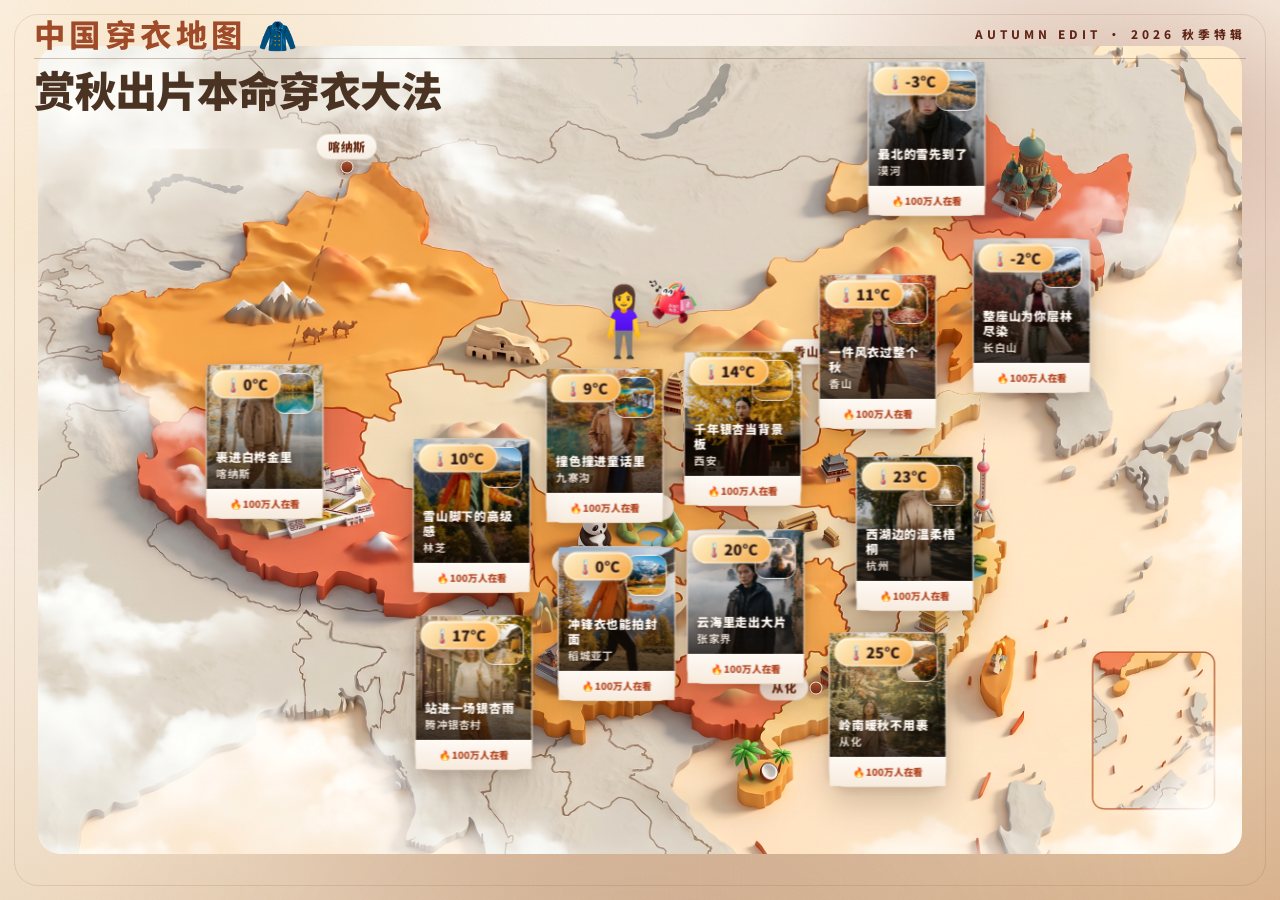
==== index.html @ ed860f4c "fix: reposition kanas map card Co-Authored-By: Aime <aime@bytedance.com> Change-Id: Ic509d82da65a52f" ====
<!DOCTYPE html>
<html lang="zh-CN">
<head>
  <meta charset="UTF-8" />
  <meta name="viewport" content="width=device-width, initial-scale=1.0" />
  <title>中国穿衣地图 🧥</title>
  <link rel="stylesheet" href="./styles.css?v=20260612-ui4" />
</head>
<body>
  <main class="landing-page">
    <div class="page-glow page-glow-left"></div>
    <div class="page-glow page-glow-right"></div>

    <div class="leaf leaf-a">🍁</div>
    <div class="leaf leaf-b">🍁</div>
    <div class="leaf leaf-c">🍁</div>
    <div class="leaf leaf-d">🍁</div>
    <div class="leaf leaf-e">🍁</div>

    <header class="hero-head">
      <div class="masthead-bar">
        <p class="map-name">中国穿衣地图 🧥</p>
        <p class="masthead-kicker">AUTUMN EDIT · 2026 秋季特辑</p>
      </div>
      <h1 class="main-title">赏秋出片本命穿衣大法</h1>
    </header>

    <section class="map-stage" id="mapStage">
      <div id="chinaMap" class="china-map" aria-label="中国地图与 TOP15 赏秋目的地"></div>
    </section>

    <div class="runner-layer" id="runnerLayer" aria-hidden="true"></div>
  </main>

  <section class="detail-screen hidden" id="detailScreen">
    <div class="detail-backdrop"></div>
    <div class="detail-card-shell">
      <button class="back-btn" id="backBtn"><span class="back-btn-icon" aria-hidden="true">←</span>返回赏秋地图</button>
      <article class="travel-card travel-card-modal">
        <div class="travel-card-visual">
          <div class="scenic-frame">
            <div class="scenic-image" id="scenicImage"></div>
            <div class="scene-badge" id="sceneBadge"></div>
            <div class="scene-caption" id="sceneCaption"></div>
          </div>
          <div class="look-frame">
            <div class="look-photo-wrap">
              <img class="look-photo" id="lookImage" alt="出片 LOOK" />
            </div>
            <div class="look-copy">
              <p class="detail-kicker">OOTD 风格</p>
              <h3 id="lookTitle"></h3>
              <p id="lookDesc"></p>
            </div>
          </div>
        </div>
        <div class="travel-card-copy">
          <div class="travel-card-head">
            <div>
              <p class="detail-kicker" id="detailRegion"></p>
              <h2 id="detailTitle"></h2>
            </div>
            <div class="detail-time" id="detailTime"></div>
          </div>
          <p class="detail-summary" id="detailSummary"></p>
          <div class="detail-tags" id="detailTags"></div>
          <div class="detail-grid poster-grid">
            <article>
              <small>具体地址</small>
              <strong id="detailAddress"></strong>
            </article>
            <article>
              <small>最佳赏秋时间</small>
              <strong id="detailWindow"></strong>
            </article>
            <article>
              <small>穿搭关键词</small>
              <strong id="detailAdvice"></strong>
            </article>
          </div>
          <div class="detail-actions">
            <button class="detail-btn">🤝 测测我的天选之城</button>
            <button class="detail-btn">😝 测测我的本命穿搭</button>
          </div>
          <div class="commerce-products hidden" id="commerceProducts"></div>
        </div>
      </article>
    </div>
  </section>

  <script src="./app.js?v=20260612-ui4"></script>
</body>
</html>
---- styles.css ----
@import url('https://fonts.googleapis.com/css2?family=Noto+Sans+SC:wght@900&display=swap');

:root {
  --bg-top: #f7efe5;
  --bg-bottom: #d9b894;
  --ink: #241814;
  --muted: #6b5549;
  --accent: #9f4a28;
  --accent-deep: #5f2415;
  --gold: #d5a258;
  --line: rgba(95, 52, 28, 0.16);
  --panel: rgba(255, 250, 245, 0.78);
  --shadow: 0 42px 120px rgba(52, 25, 12, 0.24);
}

* { box-sizing: border-box; }
html, body { margin: 0; min-height: 100%; }
body {
  font-family: 'Noto Sans SC', sans-serif;
  color: var(--ink);
  background:
    radial-gradient(ellipse 60% 54% at 12% 6%, rgba(244, 209, 153, 0.46), transparent 56%),
    radial-gradient(ellipse 40% 38% at 84% 10%, rgba(125, 45, 26, 0.22), transparent 58%),
    radial-gradient(ellipse 62% 44% at 48% 78%, rgba(165, 83, 46, 0.22), transparent 62%),
    linear-gradient(180deg, rgba(255,248,241,0.68), rgba(255,248,241,0.08)),
    linear-gradient(145deg, #fcf6ee 0%, #f2dfc7 42%, #d8b18a 100%);
  overflow-x: hidden;
}
body::before {
  content: '';
  position: fixed;
  inset: 0;
  pointer-events: none;
  z-index: -2;
  background:
    linear-gradient(120deg, rgba(255,255,255,0.28), transparent 34%),
    linear-gradient(300deg, rgba(78, 24, 14, 0.10), transparent 36%),
    repeating-linear-gradient(90deg, rgba(255,255,255,0.05) 0 1px, transparent 1px 140px);
  mix-blend-mode: soft-light;
}
body::after {
  content: '';
  position: fixed;
  inset: 0;
  pointer-events: none;
  z-index: -1;
  background:
    radial-gradient(circle at 50% 16%, rgba(255,250,245,0.52), transparent 34%),
    radial-gradient(circle at 50% 120%, rgba(88,39,22,0.16), transparent 46%);
}
button { font: inherit; }

.landing-page {
  position: relative;
  height: 100vh;
  min-height: 0;
  padding: 14px;
  overflow: hidden;
  display: flex;
  flex-direction: column;
  justify-content: flex-start;
  isolation: isolate;
}
/* 纸质颗粒：让底色像高级杂志的哑光纸 */
.landing-page::before {
  content: '';
  position: absolute;
  inset: 0;
  z-index: 0;
  pointer-events: none;
  background-image: url("data:image/svg+xml,%3Csvg xmlns='http://www.w3.org/2000/svg' width='180' height='180'%3E%3Cfilter id='n'%3E%3CfeTurbulence type='fractalNoise' baseFrequency='0.82' numOctaves='2' stitchTiles='stitch'/%3E%3C/filter%3E%3Crect width='100%25' height='100%25' filter='url(%23n)'/%3E%3C/svg%3E");
  opacity: 0.055;
  mix-blend-mode: multiply;
}
/* 印刷开本细边框，强化杂志页质感 */
.landing-page::after {
  content: '';
  position: absolute;
  inset: 14px;
  z-index: 5;
  pointer-events: none;
  border: 1px solid rgba(122, 74, 43, 0.15);
  border-radius: 24px;
}
.page-glow {
  position: fixed;
  width: 320px;
  height: 320px;
  border-radius: 50%;
  filter: blur(42px);
  pointer-events: none;
  opacity: 0.5;
}
.page-glow-left { left: -100px; top: 18vh; background: rgba(232, 172, 92, 0.28); }
.page-glow-right { right: -90px; top: 6vh; background: rgba(122, 38, 28, 0.20); }

.leaf {
  position: absolute;
  z-index: 1;
  font-size: 34px;
  opacity: 0.52;
  filter: drop-shadow(0 8px 12px rgba(111, 64, 35, 0.16));
  pointer-events: none;
  animation: leafFloat 8s ease-in-out infinite;
}
.leaf-a { top: 124px; right: 240px; animation-delay: 0s; }
.leaf-b { top: 220px; right: 92px; font-size: 28px; animation-delay: 1.1s; }
.leaf-c { bottom: 168px; left: 54px; font-size: 26px; animation-delay: 1.8s; }
.leaf-d { bottom: 92px; right: 180px; font-size: 30px; animation-delay: 2.6s; }
.leaf-e { top: 340px; left: 220px; font-size: 24px; animation-delay: 3.4s; }
@keyframes leafFloat {
  0%, 100% { transform: translateY(0) rotate(-8deg); opacity: 0.42; }
  50% { transform: translateY(-10px) rotate(7deg); opacity: 0.68; }
}

.hero-head {
  position: relative;
  top: auto;
  left: auto;
  right: auto;
  z-index: 6;
  display: flex;
  flex-direction: column;
  align-items: flex-start;
  padding: 4px 20px 0;
  pointer-events: none;
  flex-shrink: 0;
}
/* 顶部眉栏：左 = 中国穿衣地图，右 = AUTUMN EDIT 英文眉题（杂志式横向版式） */
.masthead-bar {
  display: flex;
  justify-content: space-between;
  align-items: center;
  gap: 16px;
  width: 100%;
  padding-bottom: 9px;
  border-bottom: 1px solid rgba(122, 74, 43, 0.32);
  margin-bottom: 10px;
}
.masthead-kicker {
  margin: 0;
  display: block;
  color: var(--accent-deep);
  font-size: clamp(11.5px, 0.92vw, 14px);
  font-weight: 800;
  letter-spacing: 0.34em;
  text-transform: uppercase;
  padding: 0;
  border-bottom: none;
}
.map-name {
  margin: 0;
  color: var(--accent);
  font-size: clamp(24px, 2.45vw, 38px);
  font-weight: 800;
  letter-spacing: 0.14em;
  line-height: 1;
  text-align: right;
}
.main-title {
  margin: 0;
  max-width: min(72vw, 720px);
  color: #4A3322;
  font-family: 'Noto Sans SC', 'Arial Narrow', 'Helvetica Neue Condensed', 'Impact', sans-serif;
  font-size: clamp(32px, 3.25vw, 50px);
  font-weight: 900;
  font-stretch: condensed;
  letter-spacing: -0.02em;
  line-height: 0.98;
  white-space: nowrap;
  text-rendering: geometricPrecision;
  -webkit-font-smoothing: antialiased;
}
.map-stage {
  position: absolute;
  inset: 0;
  width: 100%;
  height: 100%;
  min-height: 0;
  margin: 0;
  overflow: hidden;
  z-index: 2;
  display: flex;
  align-items: center;
  justify-content: center;
}
.china-map {
  position: relative;
  width: 100%;
  height: 100%;
  overflow: visible;
  display: flex;
  align-items: center;
  justify-content: center;
}
.map-shell {
  position: relative;
  /* 整体「包含式」适配：把整张地图（含最南端从化、腾冲卡片）等比缩小，
     完整收进桌面一屏 (100vh) 内并居中展示；0.94 为四周留白系数。
     缩放只改变 .map-shell 的外部尺寸，内部底图、引线、卡片、点位
     仍以同一坐标容器等比联动，相对位置保持不变。 */
  width: min(calc(100vw * 0.94), calc(100vh * 0.94 * 1.490566));
  height: min(calc(100vh * 0.94), calc(100vw * 0.94 / 1.490566));
  max-width: none;
  max-height: none;
  aspect-ratio: 2528 / 1696;
  overflow: visible;
  -webkit-mask-image: none;
  mask-image: none;
}
/* 顶层角色图层：与 .map-shell 完全等尺寸、同样居中叠放，但脱离地图的 stacking context，
   z-index 设为页面内最高层，确保兜兜与小女孩全屏跑动时不被标题、卡片、任何组件遮挡。 */
.runner-layer {
  position: absolute;
  left: 50%;
  top: 50%;
  width: min(calc(100vw * 0.94), calc(100vh * 0.94 * 1.490566));
  height: min(calc(100vh * 0.94), calc(100vw * 0.94 / 1.490566));
  transform: translate(-50%, -50%);
  pointer-events: none;
  overflow: visible;
  z-index: 9999;
}
/* 地图底图、SVG 引线、HTML 卡片与点位都挂在 .map-shell 内，随同一个坐标容器整体等比放大。 */
.map-base {
  display: block;
  width: 100%;
  height: 100%;
  object-fit: contain;
  border-radius: 22px;
  mix-blend-mode: normal;
  filter: saturate(1.05) contrast(1.02);
}
.map-overlay {
  position: absolute;
  inset: 0;
  width: 100%;
  height: 100%;
}
.map-overlay { pointer-events: none; }
.map-card-layer { pointer-events: none; }

.map-cards-html {
  position: absolute;
  inset: 0;
  z-index: 7;
  pointer-events: none;
  overflow: visible;
}
/* 引线层：从点位钉指向对应卡片，落在底图之上、卡片之下（描边样式写在 SVG 属性上） */
.map-leaders {
  position: absolute;
  inset: 0;
  width: 100%;
  height: 100%;
  z-index: 1;
  pointer-events: none;
  overflow: visible;
}
.mini-card-pos {
  position: absolute;
  pointer-events: auto;
  z-index: 8;
  overflow: visible;
}
/* HTML 点位层：低于卡片层，避免点位标签压住卡片温度角标 */
.map-pins {
  position: absolute;
  inset: 0;
  pointer-events: none;
  z-index: 6;
}
.map-pin {
  position: absolute;
  display: inline-flex;
  align-items: center;
  justify-content: center;
  transform: translate(-50%, -50%);
  transform-origin: center;
  pointer-events: auto;
  z-index: 2;
  border: none;
  background: none;
  padding: 0;
  cursor: pointer;
  transition: transform 0.22s ease, filter 0.22s ease;
  animation: pinBreath 2.8s ease-in-out infinite;
}
.map-pin::before {
  content: '';
  position: absolute;
  left: 6px;
  top: 50%;
  width: 14px;
  height: 14px;
  border-radius: 50%;
  background: rgba(157, 69, 43, 0.32);
  transform: translate(-50%, -50%);
  animation: pinPulse 1.65s ease-out infinite;
  z-index: -1;
}
.pin-dot {
  position: relative;
  flex: 0 0 auto;
  width: 13px;
  height: 13px;
  border-radius: 50%;
  background: linear-gradient(180deg, #b95b32, #742d1a);
  border: 1.5px solid rgba(255, 250, 244, 0.96);
  box-shadow: 0 2px 8px rgba(60, 30, 14, 0.3), 0 0 0 5px rgba(157, 69, 43, 0.12);
}
.pin-label {
  position: absolute;
  left: 50%;
  bottom: 14px;
  display: inline-flex;
  align-items: center;
  justify-content: center;
  min-height: 26px;
  padding: 4px 11px;
  border-radius: 999px;
  background: linear-gradient(180deg, rgba(255,252,248,0.92), rgba(251,243,233,0.88));
  backdrop-filter: blur(8px);
  border: 1px solid rgba(161, 109, 79, 0.18);
  color: #6f321b;
  font-size: 12px;
  font-weight: 900;
  line-height: 1;
  letter-spacing: 0.03em;
  white-space: nowrap;
  transform: translateX(-50%);
  box-shadow: 0 8px 18px rgba(70, 39, 20, 0.14);
}
.pin-side-top .pin-label {
  left: 50%;
  bottom: 14px;
  transform: translateX(-50%);
}
.pin-side-bottom .pin-label {
  left: 50%;
  top: 14px;
  bottom: auto;
  transform: translateX(-50%);
}
.pin-side-left .pin-label {
  right: 14px;
  left: auto;
  top: 50%;
  bottom: auto;
  transform: translateY(-50%);
}
.pin-side-right .pin-label {
  left: 14px;
  top: 50%;
  bottom: auto;
  transform: translateY(-50%);
}
.map-pin:hover {
  transform: translate(-50%, -50%) scale(1.14);
  filter: drop-shadow(0 10px 18px rgba(92, 43, 22, 0.26));
}
@keyframes pinBreath {
  0%, 100% { filter: drop-shadow(0 0 0 rgba(157, 69, 43, 0)); }
  50% { filter: drop-shadow(0 0 13px rgba(157, 69, 43, 0.26)); }
}
@keyframes pinPulse {
  0% { width: 14px; height: 14px; opacity: 0.78; }
  72% { width: 48px; height: 48px; opacity: 0.08; }
  100% { width: 54px; height: 54px; opacity: 0; }
}

.map-floating-card {
  position: absolute;
  width: 680px;
  display: grid;
  grid-template-columns: 0.92fr 0.64fr 1.04fr;
  gap: 12px;
  padding: 16px;
  border-radius: 28px;
  background: linear-gradient(180deg, rgba(255,249,243,0.98), rgba(248,241,233,0.96));
  border: 1px solid rgba(103, 68, 44, 0.12);
  box-shadow: 0 30px 80px rgba(67, 41, 22, 0.18);
  pointer-events: auto;
  z-index: 8;
  transform-origin: 50% 54%;
  animation: cardMagazineIn 0.46s cubic-bezier(0.18, 0.86, 0.28, 1.18) both;
  will-change: transform, opacity;
}
.map-floating-card::after {
  content: '';
  position: absolute;
  width: 18px;
  height: 18px;
  background: rgba(255,249,243,0.98);
  border-right: 1px solid rgba(103, 68, 44, 0.12);
  border-bottom: 1px solid rgba(103, 68, 44, 0.12);
  transform: rotate(45deg);
}
.map-floating-card[data-arrow='left']::after {
  left: -9px;
  top: 52%;
  margin-top: -9px;
}
.map-floating-card[data-arrow='right']::after {
  right: -9px;
  top: 52%;
  margin-top: -9px;
}
.map-floating-card[data-arrow='bottom']::after {
  bottom: -9px;
  left: 50%;
  margin-left: -9px;
}
.map-floating-card[data-arrow='top']::after {
  top: -9px;
  left: 50%;
  margin-left: -9px;
}
@keyframes cardMagazineIn {
  0% {
    opacity: 0;
    transform: translateY(18px) scale(0.9) rotateX(8deg);
  }
  62% {
    opacity: 1;
    transform: translateY(-3px) scale(1.025) rotateX(0deg);
  }
  100% {
    opacity: 1;
    transform: translateY(0) scale(1) rotateX(0deg);
  }
}
.card-close {
  position: absolute;
  top: 14px;
  right: 14px;
  width: 34px;
  height: 34px;
  border-radius: 50%;
  border: 1px solid rgba(108, 72, 47, 0.12);
  background: rgba(255,255,255,0.82);
  color: var(--muted);
  display: inline-flex;
  align-items: center;
  justify-content: center;
  cursor: pointer;
}
.card-scenic,
.card-look,
.card-copy {
  min-width: 0;
}
.card-scenic {
  position: relative;
  min-height: 248px;
  border-radius: 22px;
  overflow: hidden;
  background: rgba(255,255,255,0.6);
  border: 1px solid rgba(110, 75, 48, 0.10);
}
.card-scenic-image {
  position: absolute;
  inset: 0;
  background-size: cover;
  background-position: center;
  transform: scale(1.01);
  transition: transform 0.8s cubic-bezier(0.19, 1, 0.22, 1), filter 0.8s ease;
}
.card-scenic-image::after {
  content: '';
  position: absolute;
  inset: 0;
  background: linear-gradient(180deg, rgba(26,18,12,0.02), rgba(26,18,12,0.30));
}
.map-floating-card:hover .card-scenic-image {
  transform: scale(1.08);
  filter: saturate(1.08) contrast(1.03);
}
.card-scene-badge {
  position: absolute;
  left: 16px;
  bottom: 16px;
  z-index: 2;
  padding: 8px 12px;
  border-radius: 999px;
  background: rgba(255, 248, 241, 0.90);
  color: var(--accent-deep);
  border: 1px solid rgba(121, 83, 55, 0.12);
  font-size: 13px;
}
.card-look {
  padding: 14px;
  border-radius: 22px;
  background: linear-gradient(180deg, rgba(248,241,233,0.98), rgba(240,230,218,0.96));
  border: 1px solid rgba(110, 75, 48, 0.10);
  display: flex;
  flex-direction: column;
  gap: 10px;
}
.card-look .look-figure {
  height: 196px;
  border-radius: 18px;
}
.card-look h3,
.look-copy h3 {
  margin: 4px 0 6px;
  font-family: 'Noto Serif SC', 'Songti SC', serif;
  font-size: clamp(18px, 1.65vw, 22px);
  line-height: 1.08;
  letter-spacing: -0.02em;
  white-space: nowrap;
}
.card-look p,
.look-copy p,
.detail-summary {
  color: var(--muted);
  line-height: 1.72;
}
.look-copy p {
  font-size: clamp(12px, 1.05vw, 14px);
  line-height: 1.35;
  white-space: nowrap;
}
.card-copy {
  padding: 4px 2px 2px 0;
}
.card-copy h2,
.travel-card-head h2 {
  margin: 0;
  font-family: 'Noto Serif SC', 'Songti SC', serif;
  font-size: clamp(28px, 3vw, 42px);
  line-height: 1.04;
}
.card-head,
.travel-card-head {
  position: relative;
  z-index: 4;
  display: flex;
  justify-content: space-between;
  gap: 14px;
  align-items: flex-end;
  isolation: isolate;
}
.detail-kicker {
  margin: 0 0 12px;
  color: var(--accent);
  font-size: 13px;
  letter-spacing: 0.2em;
  text-transform: uppercase;
  font-weight: 800;
}
.detail-time {
  color: var(--accent-deep);
  font-size: clamp(20px, 2.1vw, 28px);
  font-weight: 900;
  line-height: 1;
  white-space: nowrap;
}
.detail-tags {
  position: relative;
  z-index: 1;
  display: flex;
  flex-wrap: wrap;
  gap: 10px;
  margin: 20px 0 22px;
  clear: both;
}
.detail-tags span {
  padding: 9px 14px;
  border-radius: 999px;
  background: rgba(255,255,255,0.88);
  border: 1px solid rgba(121, 83, 55, 0.12);
  color: var(--accent);
  font-size: 14px;
}
.poster-grid,
.card-grid {
  display: grid;
  grid-template-columns: repeat(3, minmax(0, 1fr));
  gap: 12px;
}
.map-floating-card .card-grid {
  grid-template-columns: repeat(2, minmax(0, 1fr));
}
.map-floating-card .card-grid article:last-child {
  grid-column: 1 / -1;
}
.poster-grid article,
.card-grid article {
  padding: 18px;
  border-radius: 20px;
  background: linear-gradient(180deg, rgba(255,255,255,0.82), rgba(252,246,239,0.72));
  border: 1px solid rgba(98, 66, 43, 0.10);
  box-shadow: inset 0 1px 0 rgba(255,255,255,0.62);
}
.poster-grid small,
.card-grid small {
  display: block;
  margin-bottom: 9px;
  color: var(--muted);
  font-size: 13px;
  letter-spacing: 0.05em;
}
.poster-grid strong,
.card-grid strong {
  line-height: 1.7;
  font-size: 16px;
}
#detailAdvice {
  display: block;
  white-space: normal;
  word-break: break-word;
  overflow-wrap: anywhere;
}
.detail-btn,
.card-more-btn,
.back-btn {
  border: none;
  cursor: pointer;
  border-radius: 999px;
  display: inline-flex;
  align-items: center;
  justify-content: center;
  gap: 8px;
}
.detail-actions {
  display: grid;
  grid-template-columns: repeat(2, minmax(0, 1fr));
  gap: 10px;
  margin-top: 20px;
}
.detail-actions .detail-btn {
  width: 100%;
  min-width: 0;
  margin-top: 0;
  padding-left: 12px;
  padding-right: 12px;
  white-space: nowrap;
  overflow: hidden;
  text-overflow: ellipsis;
}
.card-more-btn,
.detail-btn {
  margin-top: 20px;
  padding: 15px 24px;
  color: #fff8f1;
  font-size: 15px;
  font-weight: 800;
  background: linear-gradient(135deg, #b05431, #6f2818);
  box-shadow: 0 20px 34px rgba(117, 50, 32, 0.26);
}

.look-frame {
  padding: 20px 18px;
  display: flex;
  flex-direction: column;
  justify-content: flex-start;
  gap: 16px;
  background: linear-gradient(180deg, rgba(250,244,236,0.98), rgba(241,231,220,0.98));
  border-radius: 28px;
  overflow: hidden;
  border: 1px solid rgba(110, 75, 48, 0.10);
}
.look-photo-wrap {
  position: relative;
  width: 100%;
  flex: 1;
  min-height: 360px;
  border-radius: 22px;
  overflow: hidden;
  background: rgba(237,225,210,0.6);
  box-shadow: inset 0 0 0 1px rgba(110,75,48,0.08);
}
.look-photo {
  width: 100%;
  height: 100%;
  object-fit: cover;
  object-position: center 18%;
  display: block;
}
.look-tag {
  position: absolute;
  top: 16px;
  left: 16px;
  padding: 8px 15px;
  border-radius: 999px;
  font-size: 14px;
  font-weight: 800;
  letter-spacing: 0.05em;
  color: #fffaf4;
  background: rgba(142, 74, 45, 0.92);
  box-shadow: 0 8px 18px rgba(60,30,14,0.32);
}
.look-copy { padding: 4px 4px 0; }

.detail-screen {
  position: fixed;
  inset: 0;
  z-index: 30;
  overflow-y: auto;
  -webkit-overflow-scrolling: touch;
}
.hidden { display: none !important; }
.detail-backdrop {
  position: absolute;
  inset: 0;
  background: rgba(28, 18, 12, 0.52);
  backdrop-filter: blur(22px) saturate(1.08);
}
.detail-card-shell {
  position: relative;
  width: min(1240px, calc(100vw - 36px));
  margin: 24px auto;
}
.back-btn {
  margin-bottom: 16px;
  padding: 13px 20px;
  color: var(--ink);
  font-size: 15px;
  font-weight: 700;
  background: rgba(255,255,255,0.82);
  border: 1px solid rgba(98, 66, 43, 0.12);
}
.back-btn-icon {
  display: inline-flex;
  align-items: center;
  justify-content: center;
  width: 1.1em;
  font-size: 18px;
  line-height: 1;
}
.travel-card {
  display: grid;
  grid-template-columns: 1.03fr 0.97fr;
  gap: 26px;
  padding: 26px;
  border-radius: 36px;
  background: linear-gradient(180deg, rgba(255,250,245,0.9), rgba(247,238,228,0.82));
  backdrop-filter: blur(18px) saturate(1.05);
  border: 1px solid rgba(103, 68, 44, 0.12);
  box-shadow: var(--shadow);
}
.travel-card-visual {
  display: grid;
  grid-template-columns: 1.15fr 0.85fr;
  gap: 16px;
}
.scenic-frame {
  position: relative;
  min-height: 520px;
  border-radius: 28px;
  overflow: hidden;
  background: rgba(255,255,255,0.62);
  border: 1px solid rgba(110, 75, 48, 0.10);
}
.scenic-image {
  position: absolute;
  inset: 0;
  background-size: cover;
  background-position: center;
}
.scenic-image::after {
  content: '';
  position: absolute;
  inset: 0;
  background: linear-gradient(180deg, rgba(26,18,12,0.02), rgba(26,18,12,0.28));
}
.scene-badge {
  position: absolute;
  left: 20px;
  bottom: 20px;
  z-index: 2;
  padding: 10px 15px;
  border-radius: 999px;
  background: rgba(255, 248, 241, 0.88);
  color: var(--accent-deep);
  border: 1px solid rgba(121, 83, 55, 0.12);
  font-size: 14px;
  font-weight: 700;
}
.scene-caption {
  position: absolute;
  left: 16px;
  right: 16px;
  bottom: 86px;
  z-index: 2;
  color: #fff8f1;
  font-size: clamp(13px, 1.08vw, 15px);
  font-weight: 700;
  letter-spacing: 0.01em;
  line-height: 1.2;
  white-space: nowrap;
  text-shadow: 0 2px 10px rgba(26,14,6,0.6);
}
.travel-card-copy {
  position: relative;
  z-index: 2;
  padding: 10px 10px 8px 0;
}

@media (max-width: 1280px) {
  .map-floating-card {
    width: 640px;
    grid-template-columns: 0.9fr 0.76fr 1fr;
  }
}
@media (max-width: 1100px) {
  .travel-card,
  .travel-card-visual,
  .poster-grid,
  .card-grid,
  .map-floating-card {
    grid-template-columns: 1fr;
  }
  .map-floating-card {
    width: 340px;
    gap: 12px;
  }
  .card-scenic { min-height: 180px; }
  .card-look .look-figure { height: 180px; }
  .scenic-frame { min-height: 340px; }
}
@media (max-width: 900px) {
  .landing-page { padding: 14px; }
  .hero-head {
    left: 16px;
    right: 16px;
    max-width: none;
    align-items: flex-start;
    text-align: left;
  }
  .hero-head > * {
    align-self: flex-start;
    margin-left: 0;
    margin-right: 0;
    text-align: left;
  }
  .masthead-kicker { display: block; }
  .map-stage { height: auto; min-height: 0; margin-top: 0; }
  .map-name { font-size: 32px; }
  .main-title {
    max-width: calc(100vw - 32px);
    font-size: clamp(24px, 5.8vw, 42px);
    letter-spacing: -0.04em;
  }
  .map-shell { width: 100%; margin-left: 0; }
  .runner-layer { width: 100%; }
  .detail-card-shell { width: calc(100vw - 16px); }
  .travel-card { padding: 16px; border-radius: 24px; }
  .travel-card-head h2 {
    font-size: clamp(24px, 7.2vw, 30px);
    white-space: nowrap;
    letter-spacing: -0.04em;
  }
  .look-copy h3 { font-size: 20px; }
  .look-copy p { font-size: 13px; }
  .leaf { display: none; }
}
@media (max-width: 640px) {
  .hero-head {
    left: 16px;
    right: 16px;
  }
  .main-title { font-size: clamp(22px, 5.6vw, 34px); letter-spacing: -0.05em; }
  .map-stage { min-height: 0; }
  .look-figure { height: 260px; }
  .scenic-frame { min-height: 280px; }
  .travel-card-head {
    gap: 8px;
    align-items: flex-start;
    flex-wrap: wrap;
  }
  .travel-card-head > div:first-child {
    min-width: 0;
    flex: 1 1 100%;
  }
  .travel-card-head h2 { font-size: clamp(22px, 6.6vw, 26px); }
  .detail-time { font-size: 18px; }
  .scene-caption {
    left: 12px;
    right: 12px;
    bottom: 52px;
    font-size: 12px;
    letter-spacing: -0.01em;
  }
  .look-copy h3 { font-size: 18px; }
  .look-copy p { font-size: 12px; letter-spacing: -0.02em; }
  .map-floating-card {
    width: min(320px, calc(100vw - 24px));
  }
}

/* ===== 迷你杂志卡（TOP20 同屏，贴点位 · LOOK 大片 + 情绪短句 + 气温 + 气象特效） ===== */
.connector-layer line { opacity: 1; }
.card-layer { pointer-events: none; }
.mini-card-fo { overflow: visible; pointer-events: auto; }

.mini-card {
  position: relative;
  width: 100%;
  height: 100%;
  display: flex;
  flex-direction: column;
  border-radius: 18px;
  background:
    linear-gradient(180deg, rgba(255,252,248,0.88), rgba(245,234,222,0.82)),
    rgba(255,250,244,0.82);
  backdrop-filter: blur(14px) saturate(1.04);
  border: 1px solid rgba(116, 80, 53, 0.18);
  box-shadow: 0 18px 34px rgba(70, 40, 20, 0.22), 0 3px 10px rgba(70, 40, 20, 0.12), inset 0 1px 0 rgba(255,255,255,0.5);
  font-family: inherit;
  cursor: pointer;
  overflow: visible;
  transform: scale(0.975);
  transform-origin: center;
  transition: transform 0.2s ease, box-shadow 0.2s ease;
}
.mini-card:hover {
  transform: translateY(-5px) scale(1.01);
  box-shadow: 0 22px 40px rgba(78, 44, 22, 0.26), 0 8px 18px rgba(78,44,22,0.12);
  z-index: 5;
}

/* 主图：LOOK 街拍硬照 */
.mini-photo {
  position: relative;
  flex: 1;
  min-height: 0;
  overflow: hidden;
}
.mini-look-img {
  width: 100%;
  height: 100%;
  object-fit: cover;
  object-position: center 20%;
  display: block;
}
.mini-photo::after {
  content: '';
  position: absolute;
  inset: 0;
  z-index: 1;
  background:
    linear-gradient(180deg, rgba(20,12,6,0.06) 10%, rgba(20,12,6,0.16) 42%, rgba(20,12,6,0.78) 100%),
    linear-gradient(125deg, rgba(255,255,255,0.18), transparent 32%);
}

/* 气温角标：挂在卡片整体上，不再放进 .mini-photo，避免被图片容器 overflow:hidden 与圆角裁切 */
.mini-chips {
  position: absolute;
  top: 6px;
  left: 6px;
  z-index: 8;
  display: flex;
  flex-direction: column;
  gap: 5px;
  align-items: flex-start;
  pointer-events: none;
}
.mini-temp {
  display: inline-flex;
  align-items: center;
  min-width: max-content;
  padding: 6px 12px;
  border-radius: 999px;
  font-size: clamp(12px, 1.28vw, 15px);
  line-height: 1;
  font-weight: 950;
  color: #2b1208;
  white-space: nowrap;
  border: 1px solid rgba(255, 255, 255, 0.92);
  box-shadow:
    0 8px 18px rgba(42, 18, 8, 0.34),
    0 0 0 2px rgba(255, 196, 82, 0.24),
    inset 0 1px 0 rgba(255, 255, 255, 0.82);
  background: linear-gradient(135deg, rgba(255, 244, 205, 0.98), rgba(255, 173, 67, 0.94));
  backdrop-filter: blur(8px) saturate(1.35);
  letter-spacing: 0.02em;
  text-shadow: 0 1px 0 rgba(255, 255, 255, 0.58);
}
/* 秋景小图角标 */
.mini-scenic {
  position: absolute;
  top: 8px;
  right: 8px;
  z-index: 3;
  width: 42px;
  height: 42px;
  border-radius: 11px;
  overflow: hidden;
  border: 1px solid rgba(255,250,244,0.95);
  box-shadow: 0 3px 8px rgba(50,26,12,0.24);
}
.mini-scenic img { width: 100%; height: 100%; object-fit: cover; display: block; }

/* 主图底部说明：情绪短句为主、地名为次级 */
.mini-caption {
  position: absolute;
  left: 10px;
  right: 10px;
  bottom: 9px;
  z-index: 3;
  display: flex;
  flex-direction: column;
  gap: 3px;
}
.mini-caption .mini-vibe {
  font-size: 12.5px;
  font-weight: 900;
  font-style: normal;
  color: #fffaf4;
  line-height: 1.24;
  letter-spacing: 0;
  text-shadow: 0 2px 8px rgba(30,14,4,0.72);
}
.mini-caption .mini-name {
  font-size: 11px;
  font-style: normal;
  font-weight: 700;
  color: rgba(255,244,232,0.88);
  line-height: 1.2;
  letter-spacing: 0.05em;
  text-shadow: 0 1px 5px rgba(30,14,4,0.7);
  white-space: nowrap;
  overflow: hidden;
  text-overflow: ellipsis;
}
/* 卡片底栏 CTA */
.mini-foot {
  flex: 0 0 auto;
  display: flex;
  align-items: center;
  justify-content: center;
  gap: 4px;
  padding: 7px 6px 8px;
  background: linear-gradient(180deg, rgba(255,251,246,0.96), rgba(248,236,223,0.96));
}
.mini-foot .mini-go {
  font-size: 10px;
  font-weight: 900;
  color: #b54824;
  white-space: nowrap;
  letter-spacing: 0;
}
/* 地图点位编号 */
.point-no {
  font-family: 'Noto Sans SC', sans-serif;
  font-size: 9.5px;
  font-weight: 800;
  fill: #fffaf4;
  pointer-events: none;
}

.commerce-products {
  margin-top: 18px;
  display: grid;
  grid-template-columns: repeat(3, minmax(0, 1fr));
  gap: 12px;
}
.commerce-product-card {
  overflow: hidden;
  border-radius: 18px;
  background: rgba(255,255,255,0.88);
  border: 1px solid rgba(121, 83, 55, 0.12);
  box-shadow: 0 14px 28px rgba(70, 40, 20, 0.14);
}
.commerce-product-card img {
  width: 100%;
  aspect-ratio: 3 / 4;
  object-fit: cover;
  display: block;
}
.commerce-product-copy {
  padding: 10px 10px 12px;
}
.commerce-product-copy strong {
  display: block;
  color: var(--ink);
  font-size: 13px;
  line-height: 1.35;
  min-height: 35px;
}
.commerce-product-copy span {
  display: inline-flex;
  margin-top: 8px;
  padding: 4px 8px;
  border-radius: 999px;
  color: #fff8f1;
  font-size: 14px;
  font-weight: 900;
  background: linear-gradient(135deg, #d4522b, #8a2f1b);
}

/* ===== 气象特效（高寒飘雪/冰晶 · 中温落叶 · 暖秋金色光晕） ===== */
.wx {
  position: absolute;
  inset: 0;
  z-index: 2;
  pointer-events: none;
  overflow: hidden;
}
/* 飘雪 / 冰晶 */
.wx-snow i {
  position: absolute;
  top: -12%;
  width: 4px;
  height: 4px;
  border-radius: 50%;
  background: rgba(255,255,255,0.95);
  box-shadow: 0 0 5px rgba(220,238,255,0.9);
  animation: snowFall linear infinite;
}
.wx-snow i:nth-child(1) { left: 10%; animation-duration: 4.2s; animation-delay: 0s; }
.wx-snow i:nth-child(2) { left: 26%; animation-duration: 5.6s; animation-delay: 0.8s; width: 3px; height: 3px; }
.wx-snow i:nth-child(3) { left: 42%; animation-duration: 4.8s; animation-delay: 1.6s; }
.wx-snow i:nth-child(4) { left: 56%; animation-duration: 6.2s; animation-delay: 0.4s; width: 5px; height: 5px; }
.wx-snow i:nth-child(5) { left: 70%; animation-duration: 4.5s; animation-delay: 2.1s; width: 3px; height: 3px; }
.wx-snow i:nth-child(6) { left: 84%; animation-duration: 5.9s; animation-delay: 1.1s; }
.wx-snow i:nth-child(7) { left: 92%; animation-duration: 4.0s; animation-delay: 2.6s; width: 3px; height: 3px; }
@keyframes snowFall {
  0% { transform: translateY(-14px) translateX(0); opacity: 0; }
  12% { opacity: 1; }
  100% { transform: translateY(150px) translateX(10px); opacity: 0.1; }
}
/* 落叶飘动 */
.wx-leaf i {
  position: absolute;
  top: -12%;
  width: 7px;
  height: 7px;
  background: linear-gradient(135deg, #e0913f, #b5532a);
  border-radius: 0 72% 0 72%;
  opacity: 0.9;
  animation: leafDrift linear infinite;
}
.wx-leaf i:nth-child(1) { left: 14%; animation-duration: 5.4s; animation-delay: 0s; }
.wx-leaf i:nth-child(2) { left: 34%; animation-duration: 6.8s; animation-delay: 1.3s; width: 6px; height: 6px; }
.wx-leaf i:nth-child(3) { left: 54%; animation-duration: 5.9s; animation-delay: 0.6s; }
.wx-leaf i:nth-child(4) { left: 72%; animation-duration: 7.2s; animation-delay: 2.0s; width: 8px; height: 8px; }
.wx-leaf i:nth-child(5) { left: 88%; animation-duration: 6.0s; animation-delay: 1.0s; width: 6px; height: 6px; }
@keyframes leafDrift {
  0% { transform: translateY(-14px) translateX(0) rotate(0deg); opacity: 0; }
  14% { opacity: 1; }
  100% { transform: translateY(150px) translateX(16px) rotate(240deg); opacity: 0.12; }
}
/* 暖秋金色光晕 */
.wx-glow {
  background: radial-gradient(circle at 50% 42%, rgba(255,198,96,0.42), rgba(255,198,96,0) 62%);
  mix-blend-mode: screen;
  animation: glowPulse 3.6s ease-in-out infinite;
}
@keyframes glowPulse {
  0%, 100% { opacity: 0.4; }
  50% { opacity: 0.92; }
}
@media (prefers-reduced-motion: reduce) {
  .wx-snow i, .wx-leaf i, .wx-glow { animation: none; }
  .wx-snow i, .wx-leaf i { opacity: 0.5; }
}

.map-runner {
  --runner-direction: 1;
  position: absolute;
  z-index: 7;
  width: clamp(118px, 13vw, 156px);
  height: clamp(86px, 10vw, 124px);
  pointer-events: none;
  transform: translate(-50%, -88%) scaleX(var(--runner-direction));
  transform-origin: 50% 92%;
  filter: drop-shadow(0 16px 18px rgba(66, 35, 18, 0.18));
  transition: filter 0.22s ease;
}
.runner-doll {
  position: relative;
  z-index: 2;
  width: 100%;
  height: 100%;
  overflow: visible;
  transform-origin: 50% 92%;
  animation: runnerIdle 2.8s ease-in-out infinite;
}
.runner-shadow {
  position: absolute;
  left: 50%;
  bottom: 3px;
  z-index: 1;
  width: 62%;
  height: 14%;
  border-radius: 50%;
  background: radial-gradient(ellipse at center, rgba(48, 28, 14, 0.34) 0%, rgba(48, 28, 14, 0.16) 52%, rgba(48, 28, 14, 0) 78%);
  filter: blur(2px);
  transform: translateX(-50%) rotate(-4deg);
  animation: runnerShadowIdle 2.8s ease-in-out infinite;
}
.runner-tilt {
  transform-origin: 50% 82%;
}
.runner-arm,
.runner-leg {
  transform-box: fill-box;
  transform-origin: 50% 16%;
}
.runner-arm-left { transform-origin: 72% 16%; }
.runner-arm-right { transform-origin: 28% 16%; }
.runner-leg-left,
.runner-leg-right { transform-origin: 50% 4%; }
.map-runner.is-running {
  filter: drop-shadow(0 20px 18px rgba(66, 35, 18, 0.22));
}
.map-runner.is-running .runner-doll {
  animation: runnerBob 0.42s ease-in-out infinite;
}
.map-runner.is-running .runner-shadow {
  animation: runnerShadowRun 0.42s ease-in-out infinite;
}
.map-runner.is-running .runner-tilt {
  animation: runnerLean 0.42s ease-in-out infinite;
}
.map-runner.is-running .runner-arm-left,
.map-runner.is-running .runner-leg-right {
  animation: runnerSwingForward 0.42s ease-in-out infinite;
}
.map-runner.is-running .runner-arm-right,
.map-runner.is-running .runner-leg-left {
  animation: runnerSwingBack 0.42s ease-in-out infinite;
}
.map-runner.has-arrived .runner-doll {
  animation: runnerArrive 0.22s ease-out;
}
@keyframes runnerIdle {
  0%, 100% { transform: translateY(0) rotate(-1deg); }
  50% { transform: translateY(-4px) rotate(1deg); }
}
@keyframes runnerShadowIdle {
  0%, 100% { opacity: 0.72; transform: translateX(-50%) scale(1) rotate(-4deg); }
  50% { opacity: 0.52; transform: translateX(-50%) scale(0.86) rotate(-4deg); }
}
@keyframes runnerBob {
  0%, 100% { transform: translateY(0) rotate(-3deg); }
  50% { transform: translateY(-9px) rotate(3deg); }
}
@keyframes runnerShadowRun {
  0%, 100% { opacity: 0.8; transform: translateX(-50%) scale(1.08) rotate(-4deg); }
  50% { opacity: 0.42; transform: translateX(-50%) scale(0.72) rotate(-4deg); }
}
@keyframes runnerLean {
  0%, 100% { transform: rotate(-2deg); }
  50% { transform: rotate(4deg); }
}
@keyframes runnerSwingForward {
  0%, 100% { transform: rotate(18deg); }
  50% { transform: rotate(-22deg); }
}
@keyframes runnerSwingBack {
  0%, 100% { transform: rotate(-22deg); }
  50% { transform: rotate(18deg); }
}
@keyframes runnerArrive {
  0% { transform: translateY(-4px) scale(1.02); }
  100% { transform: translateY(0) scale(1); }
}
@media (max-width: 900px) {
  .map-runner {
    width: clamp(52px, 10vw, 74px);
    height: clamp(68px, 13vw, 96px);
  }
}
@media (prefers-reduced-motion: reduce) {
  .runner-doll,
  .runner-shadow,
  .map-runner.is-running .runner-doll,
  .map-runner.is-running .runner-shadow,
  .map-runner.is-running .runner-tilt,
  .map-runner.is-running .runner-arm-left,
  .map-runner.is-running .runner-arm-right,
  .map-runner.is-running .runner-leg-left,
  .map-runner.is-running .runner-leg-right {
    animation: none;
  }
}

.runner-doll { display: none; }
.runner-sticker {
  position: absolute;
  left: 0;
  top: 0;
  z-index: 2;
  width: 100%;
  height: 100%;
  transform-origin: 50% 92%;
  animation: runnerIdle 2.8s ease-in-out infinite;
}
.runner-sticker i,
.runner-sticker b {
  position: absolute;
  display: block;
}
.runner-ear {
  top: 3%;
  width: 22%;
  height: 17%;
  border-radius: 50% 50% 46% 46%;
  background: radial-gradient(circle at 35% 25%, #c99563, #704027 78%);
  box-shadow: inset 0 -3px 5px rgba(63, 31, 15, 0.22);
}
.runner-ear-left { left: 19%; transform: rotate(-14deg); }
.runner-ear-right { right: 19%; transform: rotate(14deg); }
.runner-head {
  top: 10%;
  left: 50%;
  width: 58%;
  height: 32%;
  border-radius: 48% 48% 46% 46%;
  background: radial-gradient(circle at 35% 20%, #bd8758, #6c3f27 78%);
  box-shadow: inset 0 -10px 14px rgba(67, 35, 19, 0.28), 0 5px 10px rgba(55, 30, 16, 0.14);
  transform: translateX(-50%);
}
.runner-body {
  top: 36%;
  left: 50%;
  width: 62%;
  height: 35%;
  border-radius: 42% 42% 30% 30%;
  background: linear-gradient(145deg, #34312e, #141413 58%, #3e342c);
  box-shadow: inset 7px 0 10px rgba(255, 248, 236, 0.1), inset 0 -8px 10px rgba(0,0,0,0.26), 0 5px 12px rgba(55, 30, 16, 0.16);
  transform: translateX(-50%);
}
.runner-body b {
  left: 12%;
  width: 76%;
  height: 2px;
  border-radius: 999px;
  background: rgba(255, 248, 236, 0.24);
}
.runner-body b:nth-child(1) { top: 31%; }
.runner-body b:nth-child(2) { top: 52%; }
.runner-body b:nth-child(3) { top: 73%; }
.runner-pants {
  top: 66%;
  width: 21%;
  height: 26%;
  border-radius: 999px 999px 10px 10px;
  background: linear-gradient(180deg, #f2e6d4, #cbb79b);
  box-shadow: inset -2px -4px 5px rgba(103, 74, 42, 0.16);
  transform-origin: 50% 8%;
}
.runner-pants-left { left: 29%; transform: rotate(8deg); }
.runner-pants-right { right: 29%; transform: rotate(-8deg); }
.runner-shoe {
  top: 88%;
  width: 31%;
  height: 11%;
  border-radius: 999px 999px 12px 12px;
  background: linear-gradient(135deg, #d75331, #8f2b19);
  box-shadow: inset 0 2px 2px rgba(255,255,255,0.22), 0 3px 5px rgba(64, 30, 16, 0.22);
  transform-origin: 50% 30%;
}
.runner-shoe-left { left: 18%; transform: rotate(-8deg); }
.runner-shoe-right { right: 18%; transform: rotate(8deg); }
.map-runner.is-running .runner-sticker {
  animation: runnerBob 0.42s ease-in-out infinite;
}
.map-runner.is-running .runner-pants-left,
.map-runner.is-running .runner-shoe-right {
  animation: runnerCssStrideA 0.42s ease-in-out infinite;
}
.map-runner.is-running .runner-pants-right,
.map-runner.is-running .runner-shoe-left {
  animation: runnerCssStrideB 0.42s ease-in-out infinite;
}
.map-runner.has-arrived .runner-sticker {
  animation: runnerArrive 0.22s ease-out;
}
@keyframes runnerCssStrideA {
  0%, 100% { transform: rotate(16deg) translateY(0); }
  50% { transform: rotate(-18deg) translateY(-3px); }
}
@keyframes runnerCssStrideB {
  0%, 100% { transform: rotate(-18deg) translateY(-3px); }
  50% { transform: rotate(16deg) translateY(0); }
}
@media (prefers-reduced-motion: reduce) {
  .runner-sticker,
  .map-runner.is-running .runner-sticker,
  .map-runner.is-running .runner-pants-left,
  .map-runner.is-running .runner-pants-right,
  .map-runner.is-running .runner-shoe-left,
  .map-runner.is-running .runner-shoe-right {
    animation: none;
  }
}

.runner-sticker::before,
.runner-sticker::after {
  content: '';
  position: absolute;
  top: 44%;
  z-index: 1;
  width: 13%;
  height: 27%;
  border-radius: 999px;
  background: linear-gradient(180deg, #292725, #141413);
  box-shadow: inset 2px 0 4px rgba(255,255,255,0.08);
  transform-origin: 50% 8%;
}
.runner-sticker::before {
  left: 22%;
  transform: rotate(22deg);
}
.runner-sticker::after {
  right: 22%;
  transform: rotate(-22deg);
}
.map-runner.is-running .runner-sticker::before {
  animation: runnerCssArmA 0.42s ease-in-out infinite;
}
.map-runner.is-running .runner-sticker::after {
  animation: runnerCssArmB 0.42s ease-in-out infinite;
}
@keyframes runnerCssArmA {
  0%, 100% { transform: rotate(28deg); }
  50% { transform: rotate(-18deg); }
}
@keyframes runnerCssArmB {
  0%, 100% { transform: rotate(-18deg); }
  50% { transform: rotate(28deg); }
}
@media (prefers-reduced-motion: reduce) {
  .map-runner.is-running .runner-sticker::before,
  .map-runner.is-running .runner-sticker::after {
    animation: none;
  }
}

/* refined inline-SVG clay runner */
.runner-doll {
  display: block;
  position: relative;
  z-index: 2;
  width: 100%;
  height: 100%;
  overflow: visible;
}
.runner-sticker,
.runner-shadow {
  display: none;
}
.runner-bob {
  transform-box: fill-box;
  transform-origin: 50% 88%;
  animation: runnerIdle 2.7s ease-in-out infinite;
}
.runner-ground-shadow {
  transform-box: fill-box;
  transform-origin: 50% 50%;
  animation: runnerShadowIdle 2.7s ease-in-out infinite;
}
.runner-head-group {
  transform-box: fill-box;
  transform-origin: 50% 74%;
}
.runner-arm,
.runner-leg {
  transform-box: fill-box;
}
.runner-arm-left { transform-origin: 82% 8%; }
.runner-arm-right { transform-origin: 18% 8%; }
.runner-leg-left { transform-origin: 72% 5%; }
.runner-leg-right { transform-origin: 28% 5%; }
.map-runner.is-running .runner-bob {
  animation: runnerBob 0.38s ease-in-out infinite;
}
.map-runner.is-running .runner-ground-shadow {
  animation: runnerShadowRun 0.38s ease-in-out infinite;
}
.map-runner.is-running .runner-head-group {
  animation: runnerHeadRun 0.38s ease-in-out infinite;
}
.map-runner.is-running .runner-arm-left,
.map-runner.is-running .runner-leg-right {
  animation: runnerLimbForward 0.38s ease-in-out infinite;
}
.map-runner.is-running .runner-arm-right,
.map-runner.is-running .runner-leg-left {
  animation: runnerLimbBack 0.38s ease-in-out infinite;
}
.map-runner.has-arrived .runner-bob {
  animation: runnerArrive 0.24s ease-out;
}
@keyframes runnerHeadRun {
  0%, 100% { transform: rotate(-2deg); }
  50% { transform: rotate(3deg); }
}
@keyframes runnerLimbForward {
  0%, 100% { transform: rotate(18deg) translateY(0); }
  50% { transform: rotate(-24deg) translateY(-2px); }
}
@keyframes runnerLimbBack {
  0%, 100% { transform: rotate(-24deg) translateY(-2px); }
  50% { transform: rotate(18deg) translateY(0); }
}
@media (max-width: 900px) {
  .map-runner {
    width: clamp(64px, 12vw, 86px);
    height: clamp(84px, 15vw, 112px);
  }
}
@media (prefers-reduced-motion: reduce) {
  .runner-bob,
  .runner-ground-shadow,
  .map-runner.is-running .runner-bob,
  .map-runner.is-running .runner-ground-shadow,
  .map-runner.is-running .runner-head-group,
  .map-runner.is-running .runner-arm-left,
  .map-runner.is-running .runner-arm-right,
  .map-runner.is-running .runner-leg-left,
  .map-runner.is-running .runner-leg-right {
    animation: none;
  }
}

/* make the rebuilt clay runner more legible on the map */
.map-runner {
  width: clamp(82px, 9.4vw, 112px);
  height: clamp(112px, 12.4vw, 150px);
}

/* final runner duo: native emoji girl + Douyin Mall mascot, moving as a playful pair */
.map-runner {
  width: 146px;
  height: 102px;
  z-index: 9999;
  display: flex;
  align-items: flex-end;
  justify-content: center;
  transform: translate(-50%, -74%) scaleX(var(--runner-direction));
  filter: none;
}
.runner-doll,
.runner-sticker,
.runner-shadow,
.runner-bob,
.runner-ground-shadow {
  display: none !important;
}
.runner-glow {
  position: absolute;
  left: 50%;
  bottom: 4px;
  width: 104px;
  height: 22px;
  border-radius: 50%;
  background:
    radial-gradient(ellipse at center, rgba(95, 49, 24, 0.26) 0%, rgba(95, 49, 24, 0.12) 48%, rgba(95, 49, 24, 0) 72%),
    radial-gradient(ellipse at center, rgba(245, 190, 104, 0.28), rgba(245, 190, 104, 0) 70%);
  filter: blur(1px);
  transform: translateX(-50%);
  animation: emojiShadowIdle 2.6s ease-in-out infinite;
}
.runner-duo {
  position: relative;
  z-index: 2;
  display: flex;
  align-items: flex-end;
  justify-content: center;
  gap: 2px;
  width: 100%;
  height: 100%;
  transform: scaleX(var(--runner-direction));
  transform-origin: 50% 88%;
}
.runner-emoji {
  position: relative;
  z-index: 3;
  display: block;
  font-family: 'Apple Color Emoji', 'Segoe UI Emoji', 'Noto Color Emoji', sans-serif;
  font-size: clamp(40px, 4.8vw, 50px);
  line-height: 1;
  transform-origin: 50% 88%;
  filter: drop-shadow(0 10px 12px rgba(64, 33, 16, 0.24));
  animation: emojiIdle 2.6s ease-in-out infinite;
  will-change: transform;
}
.doudou-buddy {
  position: relative;
  z-index: 2;
  display: block;
  width: clamp(80px, 9.25vw, 105px);
  height: clamp(80px, 9.25vw, 105px);
  margin-left: -22px;
  margin-bottom: 2px;
  transform-origin: 50% 86%;
  filter: drop-shadow(0 10px 12px rgba(64, 33, 16, 0.22));
  animation: doudouIdle 2.6s ease-in-out infinite;
  will-change: transform;
}
.doudou-buddy img {
  width: 100%;
  height: 100%;
  object-fit: contain;
  display: block;
}
.map-runner.is-running .runner-emoji {
  animation: emojiRun 0.34s ease-in-out infinite;
}
.map-runner.is-running .doudou-buddy {
  animation: doudouHopRun 0.34s ease-in-out infinite;
}
.map-runner.is-running .runner-glow {
  animation: emojiShadowRun 0.34s ease-in-out infinite;
}
.map-runner.has-arrived .runner-emoji {
  animation: emojiArrive 0.24s ease-out;
}
.map-runner.has-arrived .doudou-buddy {
  animation: doudouWave 0.48s ease-out;
}
@keyframes emojiIdle {
  0%, 100% { transform: translateY(0) rotate(-1deg); }
  50% { transform: translateY(-5px) rotate(1.5deg); }
}
@keyframes emojiRun {
  0%, 100% { transform: translateY(0) rotate(-8deg) scale(1.02); }
  50% { transform: translateY(-10px) rotate(8deg) scale(1.08); }
}
@keyframes doudouIdle {
  0%, 100% { transform: translateY(1px) rotate(2deg) scale(0.98); }
  50% { transform: translateY(-6px) rotate(-3deg) scale(1.03); }
}
@keyframes doudouHopRun {
  0%, 100% { transform: translateY(-1px) rotate(7deg) scale(1.02); }
  50% { transform: translateY(-12px) rotate(-8deg) scale(1.08); }
}
@keyframes doudouWave {
  0% { transform: translateY(-10px) rotate(-12deg) scale(1.1); }
  45% { transform: translateY(-3px) rotate(10deg) scale(1.04); }
  100% { transform: translateY(0) rotate(0) scale(1); }
}
@keyframes emojiShadowIdle {
  0%, 100% { opacity: 0.78; transform: translateX(-50%) scale(1); }
  50% { opacity: 0.48; transform: translateX(-50%) scale(0.82); }
}
@keyframes emojiShadowRun {
  0%, 100% { opacity: 0.78; transform: translateX(-50%) scale(1.08); }
  50% { opacity: 0.38; transform: translateX(-50%) scale(0.7); }
}
@keyframes emojiArrive {
  0% { transform: translateY(-8px) scale(1.12); }
  100% { transform: translateY(0) scale(1); }
}
@media (max-width: 900px) {
  .map-runner {
    width: 188px;
    height: 96px;
    z-index: 9999;
  }
  .runner-emoji { font-size: 44px; }
  .doudou-buddy {
    width: 88px;
    height: 88px;
  }
}
@media (prefers-reduced-motion: reduce) {
  .runner-emoji,
  .doudou-buddy,
  .runner-glow,
  .map-runner.is-running .runner-emoji,
  .map-runner.is-running .doudou-buddy,
  .map-runner.is-running .runner-glow,
  .map-runner.has-arrived .runner-emoji,
  .map-runner.has-arrived .doudou-buddy {
    animation: none;
  }
}

.runner-glow {
  bottom: 0;
  width: 66px;
  height: 22px;
  background:
    radial-gradient(ellipse at center, rgba(70, 32, 12, 0.42) 0%, rgba(70, 32, 12, 0.22) 42%, rgba(70, 32, 12, 0) 72%),
    radial-gradient(ellipse at center, rgba(235, 166, 72, 0.34), rgba(235, 166, 72, 0) 76%);
  filter: blur(0.6px);
}

.runner-glow {
  z-index: 1;
  bottom: 12px;
  width: 62px;
  height: 18px;
  background: rgba(70, 32, 12, 0.34);
  box-shadow: 0 0 0 8px rgba(221, 151, 68, 0.14), 0 0 18px rgba(180, 94, 42, 0.22);
  filter: blur(2px);
}
.runner-emoji { z-index: 2; }

.runner-glow {
  display: block;
  left: 50%;
  bottom: 10px;
  width: 70px;
  height: 20px;
  border: 1px solid rgba(137, 75, 28, 0.26);
  background: radial-gradient(ellipse at center, rgba(255, 206, 103, 0.74) 0%, rgba(169, 82, 35, 0.34) 50%, rgba(169, 82, 35, 0) 76%);
  box-shadow: 0 0 18px rgba(211, 137, 49, 0.46);
  transform: translateX(-50%);
  opacity: 0.95;
}

.runner-glow {
  z-index: 3;
  bottom: 8px;
  background: rgba(255, 184, 68, 0.55);
  border: 2px solid rgba(120, 58, 18, 0.34);
  filter: none;
  mix-blend-mode: multiply;
}

/* Detail modal scale adjustment: desktop only, keep all other layers unchanged */
@media (min-width: 901px) {
  .detail-card-shell {
    width: min(960px, calc(100vw - 120px));
    margin: 14px auto;
  }
  .travel-card {
    gap: 16px;
    padding: 16px;
    border-radius: 26px;
  }
  .travel-card-visual {
    gap: 10px;
  }
  .scenic-frame {
    min-height: 340px;
    border-radius: 20px;
  }
  .look-frame {
    padding: 12px 10px;
    gap: 10px;
    border-radius: 20px;
  }
  .look-photo-wrap {
    min-height: 240px;
    border-radius: 16px;
  }
  .travel-card-copy {
    padding: 2px 2px 2px 0;
  }
  .travel-card-head h2 {
    font-size: clamp(30px, 3.4vw, 46px);
  }
  .detail-summary {
    font-size: 14px;
    line-height: 1.62;
  }
  .poster-grid article {
    padding: 12px;
  }
  .detail-btn {
    margin-top: 10px;
    padding: 10px 15px;
  }
}

/* Continue shrinking detail modal and make map emoji runner more prominent */
@media (min-width: 901px) {
  .detail-card-shell {
    width: min(900px, calc(100vw - 150px));
    margin: 10px auto;
  }
  .travel-card {
    gap: 14px;
    padding: 14px;
    border-radius: 24px;
  }
  .scenic-frame {
    min-height: 300px;
  }
  .look-frame {
    padding: 10px 8px;
  }
  .look-photo-wrap {
    min-height: 210px;
  }
  .travel-card-head h2 {
    font-size: clamp(24px, 2.55vw, 34px);
    white-space: nowrap;
    letter-spacing: -0.03em;
  }
  .scene-caption { font-size: 13px; }
  .look-copy h3 { font-size: 18px; }
  .look-copy p { font-size: 12px; letter-spacing: -0.02em; }
  .detail-summary {
    font-size: 13px;
    line-height: 1.55;
  }
  .poster-grid article {
    padding: 10px;
  }
  .detail-btn {
    padding: 9px 13px;
    font-size: 14px;
  }
}
.map-runner {
  width: 92px;
  height: 98px;
}
.runner-emoji {
  font-size: clamp(56px, 6.4vw, 68px);
}
.runner-glow {
  width: 86px;
  height: 26px;
}
@media (max-width: 900px) {
  .map-runner {
    width: 76px;
    height: 82px;
  }
  .runner-emoji {
    font-size: 54px;
  }
}

/* Align all secondary detail cards to the Beijing Xiangshan size */
@media (min-width: 901px) {
  .travel-card {
    height: min(560px, calc(100vh - 76px));
    overflow: auto;
  }
  .commerce-products {
    margin-top: 10px;
    gap: 8px;
  }
  .commerce-product-card img {
    aspect-ratio: 1 / 0.72;
  }
  .commerce-product-copy {
    padding: 6px 8px 8px;
  }
  .commerce-product-copy strong {
    font-size: 11px;
    line-height: 1.25;
    min-height: 28px;
  }
  .commerce-product-copy span {
    margin-top: 4px;
    padding: 3px 7px;
    font-size: 11px;
  }
}

/* 兜兜联动最终校准：覆盖旧版 runner 的收束样式，确保双角色比例和阴影稳定 */
.map-runner {
  width: 118px;
  height: 82px;
  align-items: flex-end;
}
.runner-glow {
  z-index: 1;
  left: 50%;
  bottom: 6px;
  width: 106px;
  height: 24px;
  border: 1px solid rgba(137, 75, 28, 0.18);
  background: radial-gradient(ellipse at center, rgba(255, 206, 103, 0.62) 0%, rgba(169, 82, 35, 0.28) 52%, rgba(169, 82, 35, 0) 78%);
  box-shadow: 0 0 20px rgba(211, 137, 49, 0.34);
  filter: blur(1px);
  transform: translateX(-50%);
  opacity: 0.88;
}
.runner-duo { z-index: 3; }
.runner-emoji { z-index: 4; }
.doudou-buddy { z-index: 3; }
@media (max-width: 900px) {
  .map-runner {
    width: 102px;
    height: 72px;
  }
}

/* 温度角标最终修复：角标脱离图片裁切层，并允许在小卡宽度外完整展开 */
.mini-card .mini-chips {
  top: 5px;
  left: 5px;
  z-index: 12;
}
.mini-card .mini-temp {
  max-width: none;
  overflow: visible;
  text-overflow: clip;
}

/* 温度角标兜底：始终完整展示、不被相邻卡片/底图边缘裁切或遮挡 */
.mini-card-pos,
.mini-card-fo,
.mini-card,
.mini-card .mini-chips,
.mini-card .mini-temp { overflow: visible !important; }
/* 角标层级高于所有卡片正文，杜绝相邻卡片压住温度数字 */
.mini-card .mini-chips { z-index: 30; }
/* 悬停/激活卡片整体抬升，温度角标随之置顶 */
.mini-card-pos:hover,
.mini-card-pos.is-active { z-index: 40; }

/* 层级2穿搭关键词：允许完整换行，不再被右侧裁切 */
#detailAdvice {
  display: block;
  max-width: 100%;
  white-space: normal;
  overflow: visible;
  text-overflow: clip;
  overflow-wrap: anywhere;
  word-break: normal;
}
.poster-grid article:has(#detailAdvice) {
  min-width: 0;
}
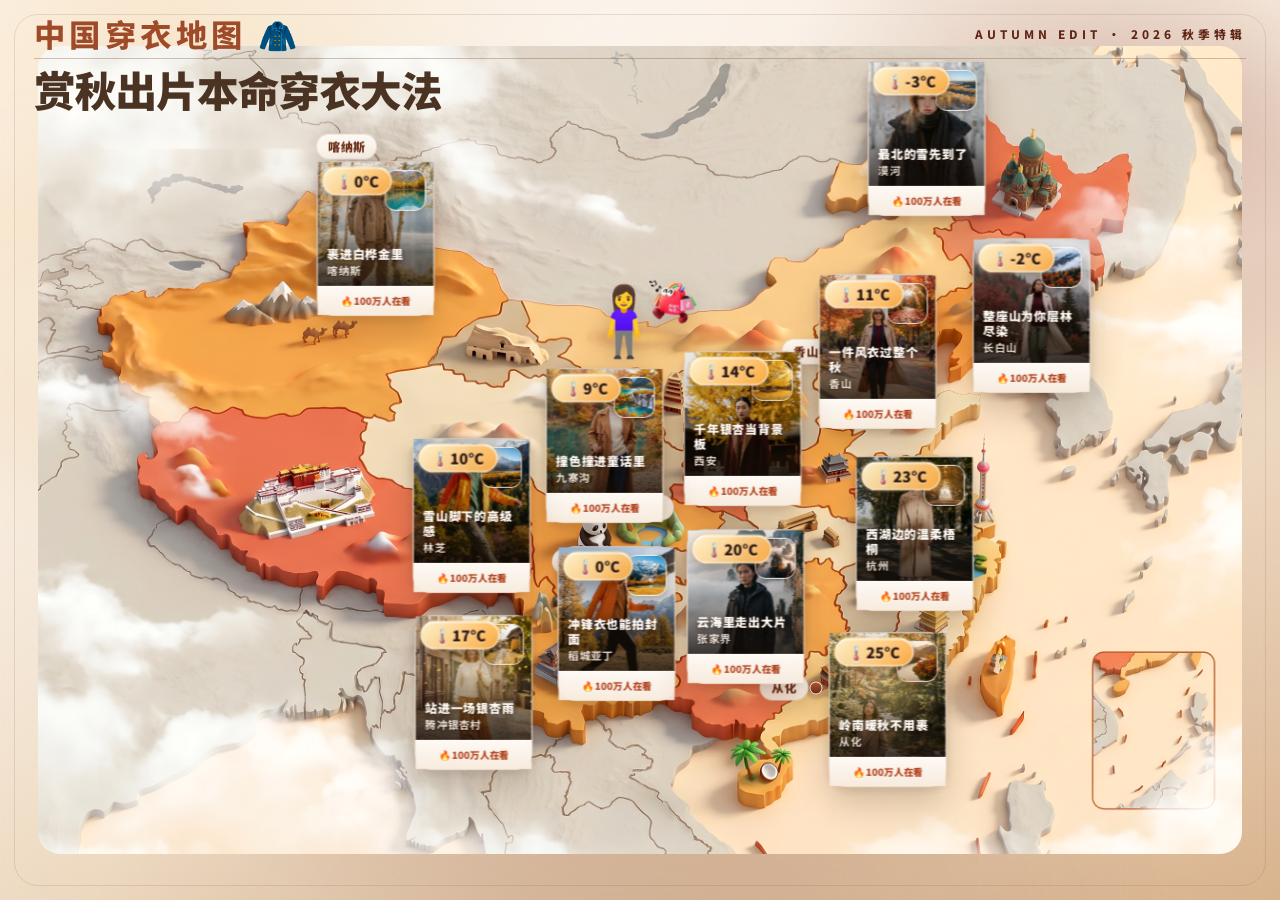
==== commit 58fd2c7f: "fix: update kanas card position and cache version Co-Authored-By: Aime <aime@bytedance.com> Change-I" ====
--- a/index.html
+++ b/index.html
@@ -4,7 +4,7 @@
   <meta charset="UTF-8" />
   <meta name="viewport" content="width=device-width, initial-scale=1.0" />
   <title>中国穿衣地图 🧥</title>
-  <link rel="stylesheet" href="./styles.css?v=20260612-ui4" />
+  <link rel="stylesheet" href="./styles.css?v=20260612-ui5" />
 </head>
 <body>
   <main class="landing-page">
@@ -88,6 +88,6 @@
     </div>
   </section>
 
-  <script src="./app.js?v=20260612-ui4"></script>
+  <script src="./app.js?v=20260612-ui5"></script>
 </body>
 </html>
--- a/styles.css
+++ b/styles.css
@@ -519,7 +519,9 @@
 .look-copy p {
   font-size: clamp(12px, 1.05vw, 14px);
   line-height: 1.35;
-  white-space: nowrap;
+  white-space: normal;
+  word-break: break-word;
+  overflow-wrap: anywhere;
 }
 .card-copy {
   padding: 4px 2px 2px 0;
@@ -691,7 +693,7 @@
   background: rgba(142, 74, 45, 0.92);
   box-shadow: 0 8px 18px rgba(60,30,14,0.32);
 }
-.look-copy { padding: 4px 4px 0; }
+.look-copy { padding: 4px 14px 0 4px; }
 
 .detail-screen {
   position: fixed;
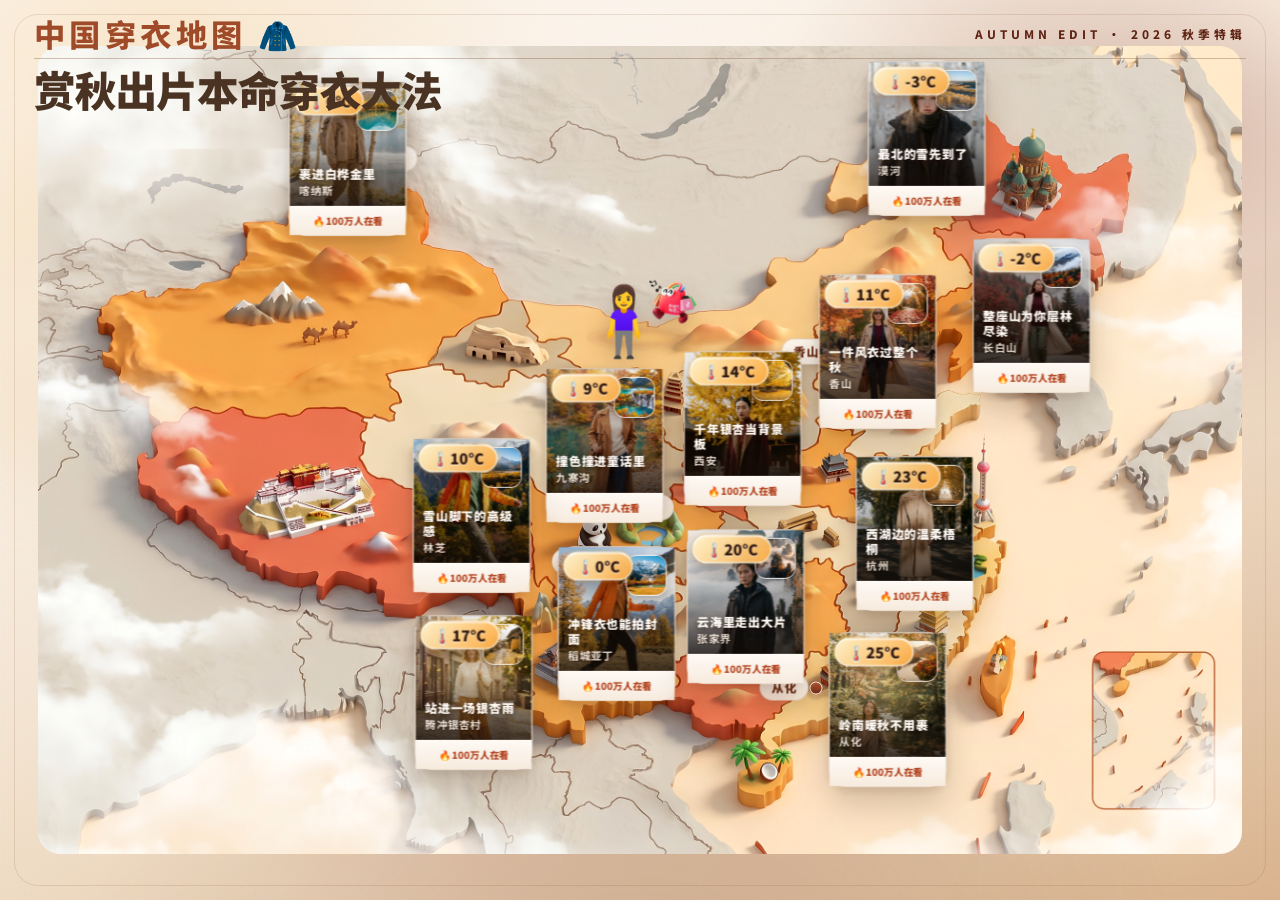
==== commit ee4fe69c: "fix: correct Kanas map coordinates Co-Authored-By: Aime <aime@bytedance.com> Change-Id: Iff5e1bd42e2" ====
--- a/index.html
+++ b/index.html
@@ -4,7 +4,7 @@
   <meta charset="UTF-8" />
   <meta name="viewport" content="width=device-width, initial-scale=1.0" />
   <title>中国穿衣地图 🧥</title>
-  <link rel="stylesheet" href="./styles.css?v=20260612-ui5" />
+  <link rel="stylesheet" href="./styles.css?v=20260612-ui6" />
 </head>
 <body>
   <main class="landing-page">
@@ -88,6 +88,6 @@
     </div>
   </section>
 
-  <script src="./app.js?v=20260612-ui5"></script>
+  <script src="./app.js?v=20260612-ui6"></script>
 </body>
 </html>
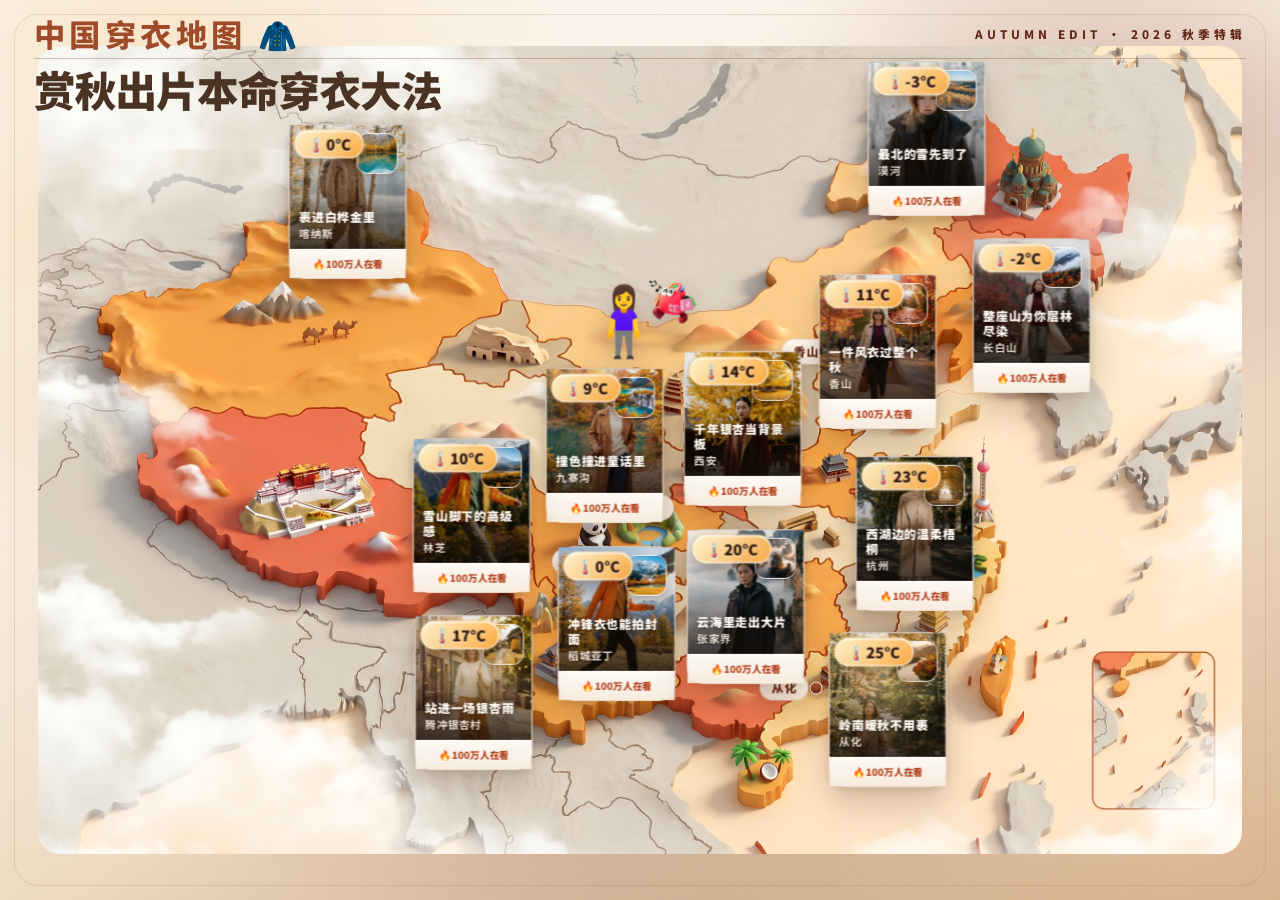
==== commit ff922e0f: "Adjust Kanas card position Co-Authored-By: Aime <aime@bytedance.com> Change-Id: Ic87162bebd151b691ad" ====
--- a/index.html
+++ b/index.html
@@ -4,7 +4,7 @@
   <meta charset="UTF-8" />
   <meta name="viewport" content="width=device-width, initial-scale=1.0" />
   <title>中国穿衣地图 🧥</title>
-  <link rel="stylesheet" href="./styles.css?v=20260612-ui6" />
+  <link rel="stylesheet" href="./styles.css?v=20260612-ui7" />
 </head>
 <body>
   <main class="landing-page">
@@ -88,6 +88,6 @@
     </div>
   </section>
 
-  <script src="./app.js?v=20260612-ui6"></script>
+  <script src="./app.js?v=20260612-ui7"></script>
 </body>
 </html>
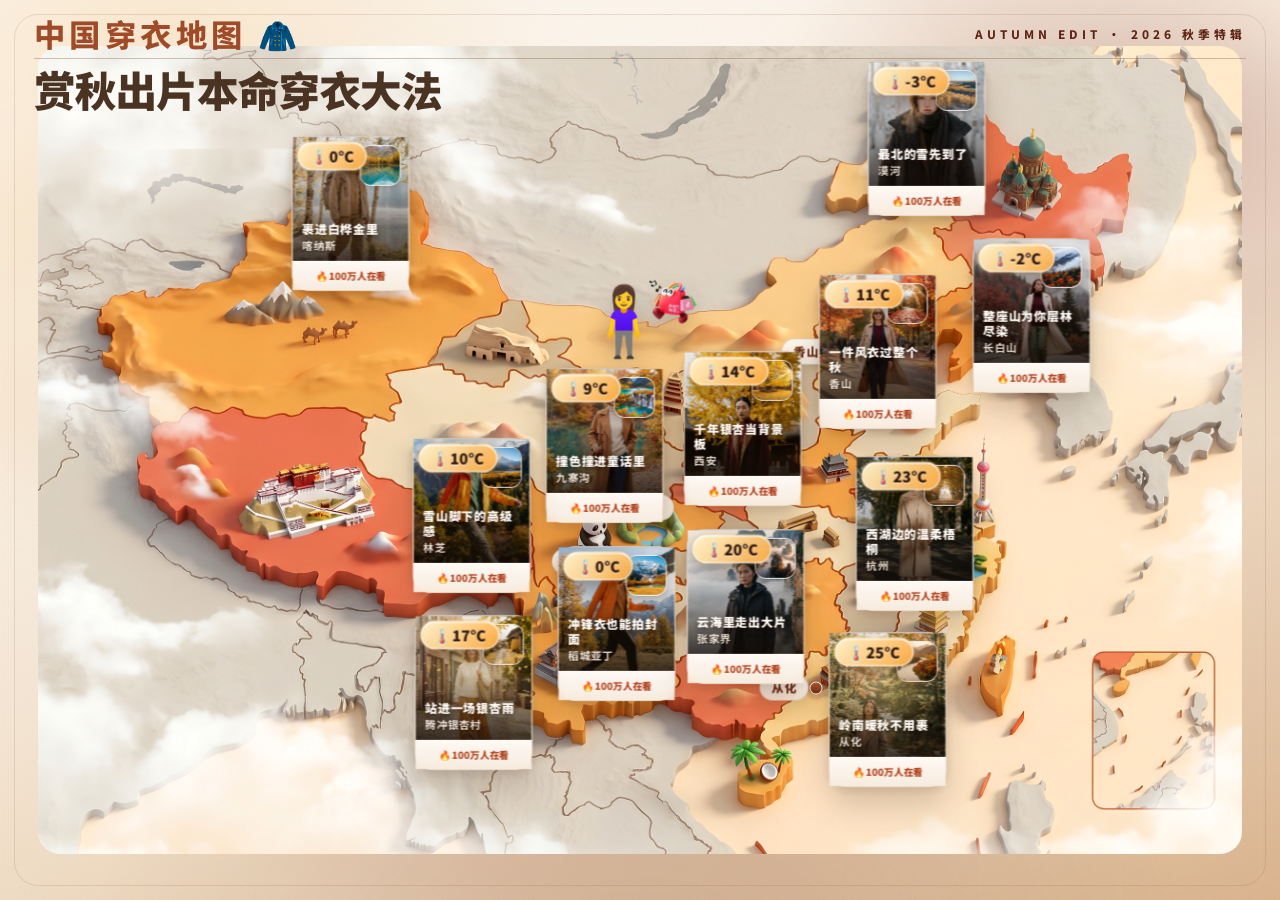
==== commit e2a71048: "fix: adjust kanas map anchor Co-Authored-By: Aime <aime@bytedance.com> Change-Id: I22289bd9af13941e1" ====
--- a/index.html
+++ b/index.html
@@ -4,7 +4,7 @@
   <meta charset="UTF-8" />
   <meta name="viewport" content="width=device-width, initial-scale=1.0" />
   <title>中国穿衣地图 🧥</title>
-  <link rel="stylesheet" href="./styles.css?v=20260612-ui7" />
+  <link rel="stylesheet" href="./styles.css?v=20260612-ui8" />
 </head>
 <body>
   <main class="landing-page">
@@ -88,6 +88,6 @@
     </div>
   </section>
 
-  <script src="./app.js?v=20260612-ui7"></script>
+  <script src="./app.js?v=20260612-ui8"></script>
 </body>
 </html>
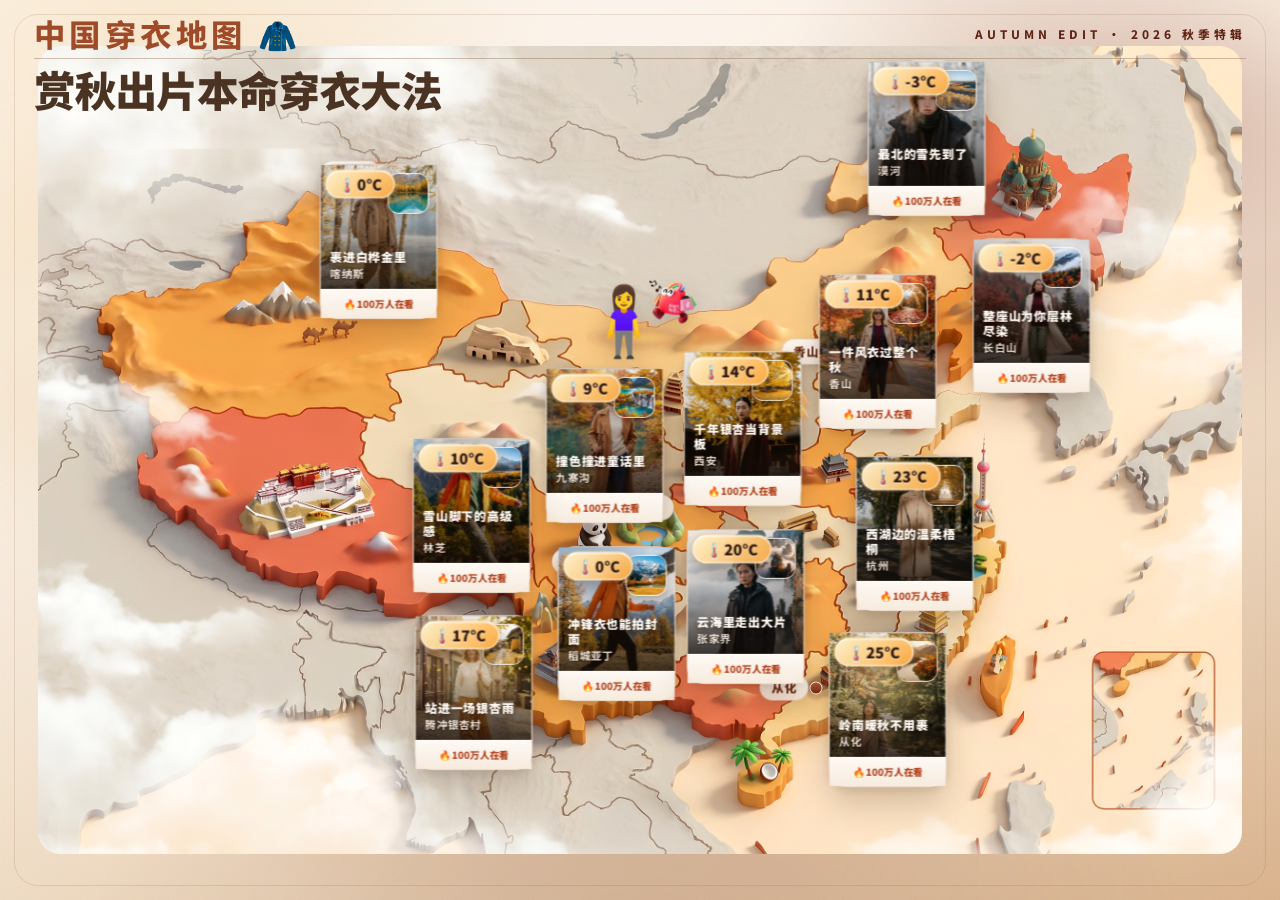
==== commit 88275443: "fix: adjust kanas card position Co-Authored-By: Aime <aime@bytedance.com> Change-Id: I346cbf79bd3ffd" ====
--- a/index.html
+++ b/index.html
@@ -4,7 +4,7 @@
   <meta charset="UTF-8" />
   <meta name="viewport" content="width=device-width, initial-scale=1.0" />
   <title>中国穿衣地图 🧥</title>
-  <link rel="stylesheet" href="./styles.css?v=20260612-ui8" />
+  <link rel="stylesheet" href="./styles.css?v=20260612-ui9" />
 </head>
 <body>
   <main class="landing-page">
@@ -88,6 +88,6 @@
     </div>
   </section>
 
-  <script src="./app.js?v=20260612-ui8"></script>
+  <script src="./app.js?v=20260612-ui9"></script>
 </body>
 </html>
